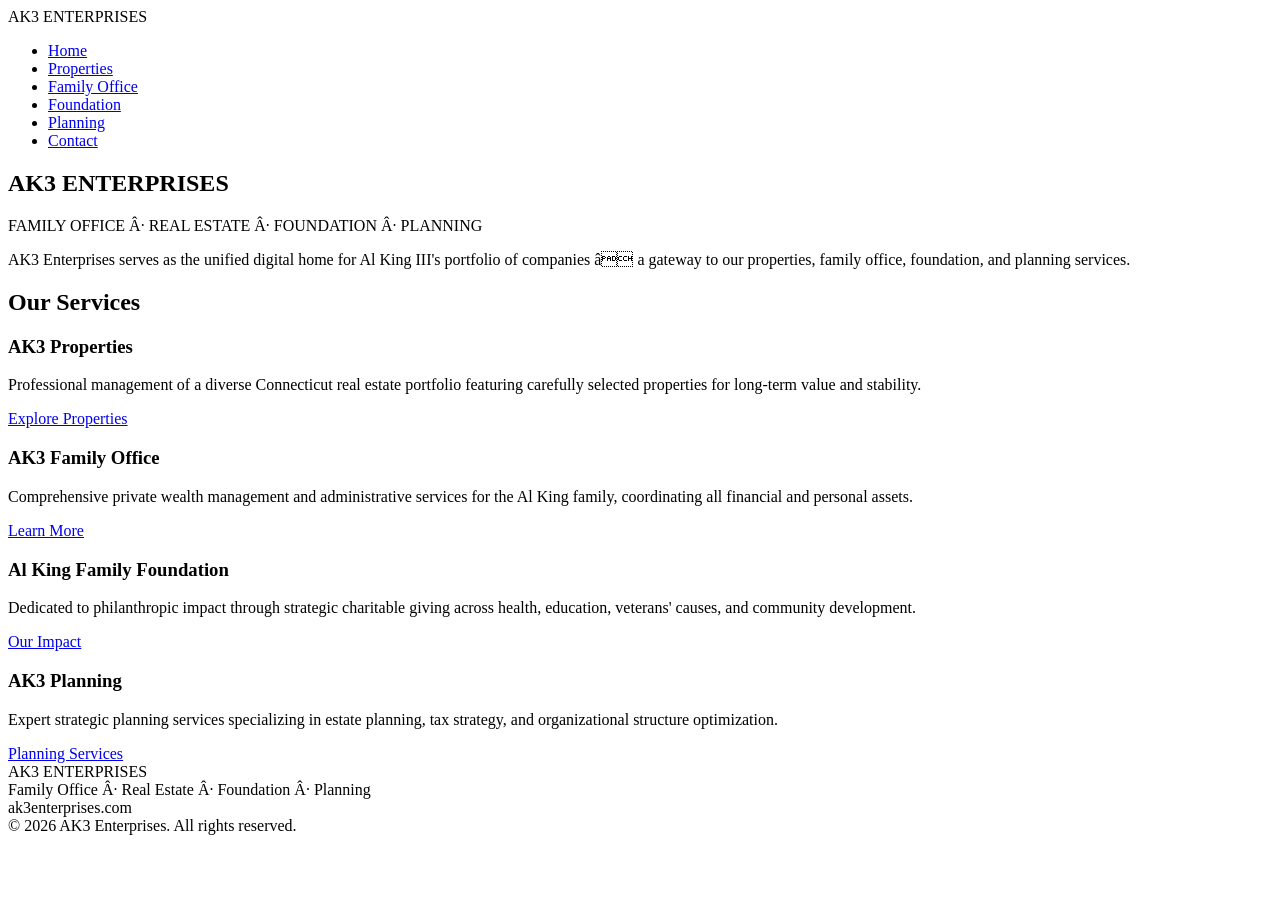
==== index.html @ 317e4d0b "Add initial HTML structure for the website" ====
<!DOCTYPE html>
<html lang="en">
<head>
  <meta charset="UTF-8">
  <meta name="viewport" content="width=device-width, initial-scale=1.0">
  <title>AK3 Enterprises - Family Office Â· Real Estate Â· Foundation Â· Planning</title>
  <link rel="preconnect" href="https://fonts.googleapis.com">
  <link rel="preconnect" href="https://fonts.gstatic.com" crossorigin>
  <link href="https://fonts.googleapis.com/css2?family=Inter:wght@400;500;600;700&family=Playfair+Display:wght@700&display=swap" rel="stylesheet">
  <link rel="stylesheet" href="css/style.css">
</head>
<body>
  <!-- Navigation -->
  <nav>
    <div class="nav-container">
      <div class="nav-logo">AK3 ENTERPRISES</div>
      <div class="hamburger" id="hamburger">
        <span></span>
        <span></span>
        <span></span>
      </div>
      <ul class="nav-links" id="navLinks">
        <li><a href="index.html" class="active">Home</a></li>
        <li><a href="properties.html">Properties</a></li>
        <li><a href="family-office.html">Family Office</a></li>
        <li><a href="foundation.html">Foundation</a></li>
        <li><a href="planning.html">Planning</a></li>
        <li><a href="contact.html">Contact</a></li>
      </ul>
    </div>
  </nav>

  <!-- Hero Section -->
  <section class="hero">
    <div class="hero-content">
      <h1>AK3 ENTERPRISES</h1>
      <div class="hero-tagline">FAMILY OFFICE Â· REAL ESTATE Â· FOUNDATION Â· PLANNING</div>
      <p>AK3 Enterprises serves as the unified digital home for Al King III's portfolio of companies â a gateway to our properties, family office, foundation, and planning services.</p>
    </div>
  </section>

  <!-- Main Content -->
  <main>
    <section>
      <h2>Our Services</h2>
      <div class="cards-grid">
        <div class="card">
          <h3>AK3 Properties</h3>
          <p>Professional management of a diverse Connecticut real estate portfolio featuring carefully selected properties for long-term value and stability.</p>
          <a href="properties.html" class="btn">Explore Properties</a>
        </div>
        <div class="card">
          <h3>AK3 Family Office</h3>
          <p>Comprehensive private wealth management and administrative services for the Al King family, coordinating all financial and personal assets.</p>
          <a href="family-office.html" class="btn">Learn More</a>
        </div>
        <div class="card">
          <h3>Al King Family Foundation</h3>
          <p>Dedicated to philanthropic impact through strategic charitable giving across health, education, veterans' causes, and community development.</p>
          <a href="foundation.html" class="btn">Our Impact</a>
        </div>
        <div class="card">
          <h3>AK3 Planning</h3>
          <p>Expert strategic planning services specializing in estate planning, tax strategy, and organizational structure optimization.</p>
          <a href="planning.html" class="btn">Planning Services</a>
        </div>
      </div>
    </section>
  </main>

  <!-- Footer -->
  <footer>
    <div class="footer-content">
      <div class="footer-logo">AK3 ENTERPRISES</div>
      <div class="footer-tagline">Family Office Â· Real Estate Â· Foundation Â· Planning</div>
      <div class="footer-website">ak3enterprises.com</div>
      <div class="footer-copyright">&copy; 2026 AK3 Enterprises. All rights reserved.</div>
    </div>
  </footer>

  <script>
    const hamburger = document.getElementById('hamburger');
    const navLinks = document.getElementById('navLinks');

    hamburger.addEventListener('click', () => {
      hamburger.classList.toggle('active');
      navLinks.classList.toggle('active');
    });

    // Close menu when link is clicked
    navLinks.querySelectorAll('a').forEach(link => {
      link.addEventListener('click', () => {
        hamburger.classList.remove('active');
        navLinks.classList.remove('active');
      });
    });

    // Set active link based on current page
    document.querySelectorAll('.nav-links a').forEach(link => {
      if (link.getAttribute('href') === window.location.pathname.split('/').pop() ||
          (window.location.pathname.endsWith('/') && link.getAttribute('href') === 'index.html')) {
        link.classList.add('active');
      } else {
        link.classList.remove('active');
      }
    });
  </script>
</body>
</html>
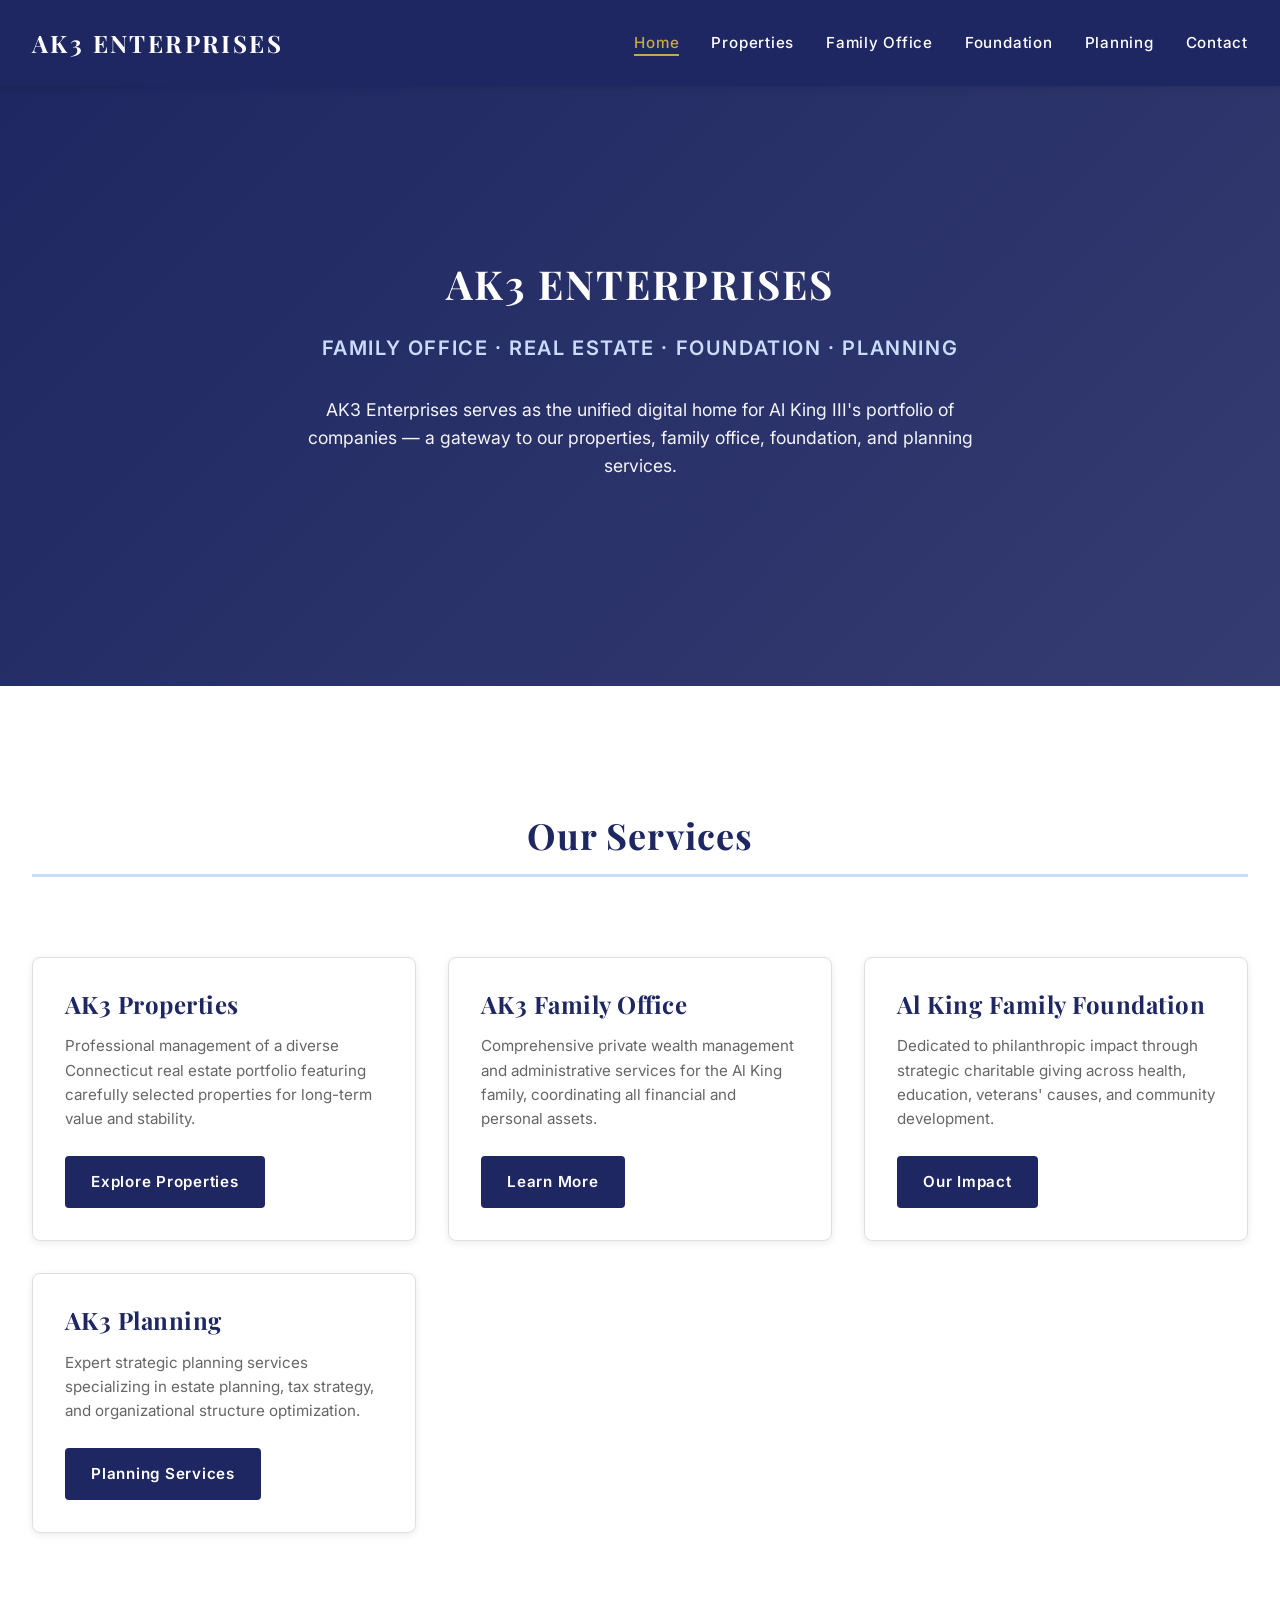
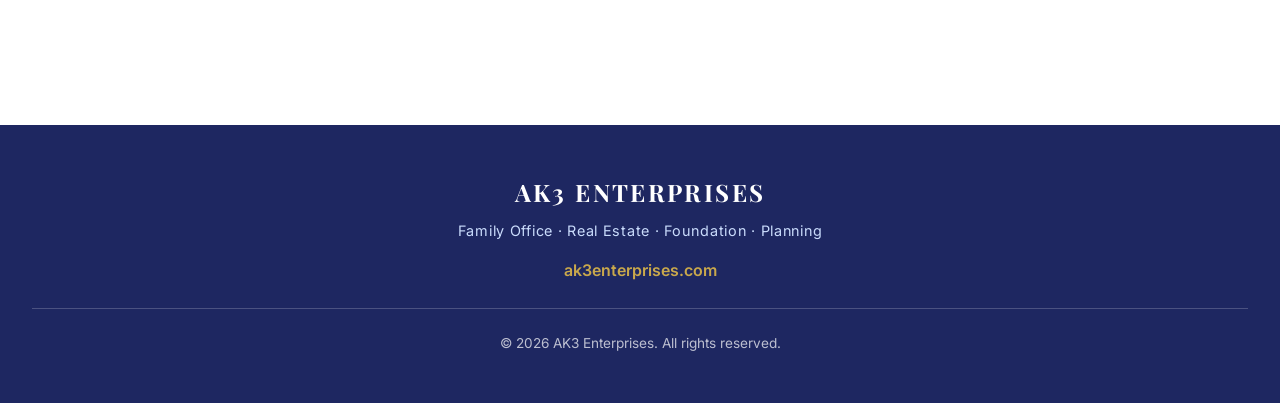
==== commit 246ffc3b: "Fix HTML entities in title and footer tagline" ====
--- a/index.html
+++ b/index.html
@@ -3,7 +3,7 @@
 <head>
   <meta charset="UTF-8">
   <meta name="viewport" content="width=device-width, initial-scale=1.0">
-  <title>AK3 Enterprises - Family Office Â· Real Estate Â· Foundation Â· Planning</title>
+  <title>AK3 Enterprises - Family Office &middot; Real Estate &middot; Foundation &middot; Planning</title>
   <link rel="preconnect" href="https://fonts.googleapis.com">
   <link rel="preconnect" href="https://fonts.gstatic.com" crossorigin>
   <link href="https://fonts.googleapis.com/css2?family=Inter:wght@400;500;600;700&family=Playfair+Display:wght@700&display=swap" rel="stylesheet">
@@ -34,8 +34,8 @@
   <section class="hero">
     <div class="hero-content">
       <h1>AK3 ENTERPRISES</h1>
-      <div class="hero-tagline">FAMILY OFFICE Â· REAL ESTATE Â· FOUNDATION Â· PLANNING</div>
-      <p>AK3 Enterprises serves as the unified digital home for Al King III's portfolio of companies â a gateway to our properties, family office, foundation, and planning services.</p>
+      <div class="hero-tagline">FAMILY OFFICE &middot; REAL ESTATE &middot; FOUNDATION &middot; PLANNING</div>
+      <p>AK3 Enterprises serves as the unified digital home for Al King III's portfolio of companies &mdash; a gateway to our properties, family office, foundation, and planning services.</p>
     </div>
   </section>
 
@@ -72,7 +72,7 @@
   <footer>
     <div class="footer-content">
       <div class="footer-logo">AK3 ENTERPRISES</div>
-      <div class="footer-tagline">Family Office Â· Real Estate Â· Foundation Â· Planning</div>
+      <div class="footer-tagline">Family Office &middot; Real Estate &middot; Foundation &middot; Planning</div>
       <div class="footer-website">ak3enterprises.com</div>
       <div class="footer-copyright">&copy; 2026 AK3 Enterprises. All rights reserved.</div>
     </div>
--- a/css/style.css
+++ b/css/style.css
@@ -0,0 +1,795 @@
+/* AK3 Enterprises Website - Master Stylesheet */
+
+* {
+  margin: 0;
+  padding: 0;
+  box-sizing: border-box;
+}
+
+:root {
+  --navy: #1E2761;
+  --ice-blue: #CADCFC;
+  --white: #FFFFFF;
+  --gold: #C9A84C;
+  --light-gray: #F5F5F5;
+  --dark-gray: #333333;
+  --text-primary: #1E2761;
+  --text-secondary: #666666;
+  --border-color: #E0E0E0;
+}
+
+body {
+  font-family: 'Inter', -apple-system, BlinkMacSystemFont, 'Segoe UI', sans-serif;
+  line-height: 1.6;
+  color: var(--text-primary);
+  background-color: var(--white);
+}
+
+h1, h2, h3, h4, h5, h6 {
+  font-family: 'Playfair Display', serif;
+  color: var(--navy);
+  font-weight: 700;
+  line-height: 1.2;
+  margin-bottom: 1rem;
+}
+
+h1 {
+  font-size: 3rem;
+  letter-spacing: 0.05em;
+}
+
+h2 {
+  font-size: 2.25rem;
+  letter-spacing: 0.03em;
+}
+
+h3 {
+  font-size: 1.5rem;
+  letter-spacing: 0.02em;
+}
+
+h4 {
+  font-size: 1.25rem;
+}
+
+p {
+  margin-bottom: 1rem;
+  color: var(--text-secondary);
+  font-size: 1rem;
+}
+
+a {
+  color: var(--navy);
+  text-decoration: none;
+  transition: all 0.3s ease;
+}
+
+a:hover {
+  color: var(--gold);
+}
+
+/* Navigation */
+nav {
+  background-color: var(--navy);
+  padding: 1.5rem 2rem;
+  position: sticky;
+  top: 0;
+  z-index: 1000;
+  box-shadow: 0 2px 8px rgba(0, 0, 0, 0.1);
+}
+
+.nav-container {
+  max-width: 1400px;
+  margin: 0 auto;
+  display: flex;
+  justify-content: space-between;
+  align-items: center;
+}
+
+.nav-logo {
+  font-family: 'Playfair Display', serif;
+  font-size: 1.5rem;
+  font-weight: 700;
+  color: var(--white);
+  letter-spacing: 0.1em;
+}
+
+.nav-links {
+  display: flex;
+  gap: 2rem;
+  list-style: none;
+}
+
+.nav-links a {
+  color: var(--white);
+  font-size: 0.95rem;
+  letter-spacing: 0.05em;
+  font-weight: 500;
+}
+
+.nav-links a:hover {
+  color: var(--ice-blue);
+}
+
+.nav-links a.active {
+  color: var(--gold);
+  border-bottom: 2px solid var(--gold);
+  padding-bottom: 2px;
+}
+
+.hamburger {
+  display: none;
+  flex-direction: column;
+  cursor: pointer;
+  gap: 6px;
+}
+
+.hamburger span {
+  width: 24px;
+  height: 3px;
+  background-color: var(--white);
+  border-radius: 2px;
+  transition: all 0.3s ease;
+}
+
+.hamburger.active span:nth-child(1) {
+  transform: rotate(45deg) translate(8px, 8px);
+}
+
+.hamburger.active span:nth-child(2) {
+  opacity: 0;
+}
+
+.hamburger.active span:nth-child(3) {
+  transform: rotate(-45deg) translate(7px, -7px);
+}
+
+/* Hero Section */
+.hero {
+  background: linear-gradient(135deg, var(--navy) 0%, rgba(30, 39, 97, 0.9) 100%);
+  color: var(--white);
+  padding: 100px 2rem;
+  text-align: center;
+  min-height: 600px;
+  display: flex;
+  align-items: center;
+  justify-content: center;
+}
+
+.hero-content {
+  max-width: 900px;
+  margin: 0 auto;
+}
+
+.hero h1 {
+  color: var(--white);
+  margin-bottom: 1.5rem;
+  font-size: 2.5rem;
+}
+
+.hero-tagline {
+  color: var(--ice-blue);
+  font-size: 1.25rem;
+  letter-spacing: 0.08em;
+  margin-bottom: 2rem;
+  font-weight: 600;
+}
+
+.hero p {
+  color: rgba(255, 255, 255, 0.95);
+  font-size: 1.1rem;
+  margin-bottom: 2rem;
+  max-width: 700px;
+  margin-left: auto;
+  margin-right: auto;
+}
+
+/* Main Content */
+main {
+  max-width: 1400px;
+  margin: 0 auto;
+  padding: 4rem 2rem;
+}
+
+section {
+  margin-bottom: 4rem;
+}
+
+section h2 {
+  margin-bottom: 3rem;
+  text-align: center;
+  padding-bottom: 1rem;
+  border-bottom: 3px solid var(--ice-blue);
+  display: inline-block;
+  width: 100%;
+}
+
+/* Cards Grid */
+.cards-grid {
+  display: grid;
+  grid-template-columns: repeat(auto-fit, minmax(300px, 1fr));
+  gap: 2rem;
+  margin-top: 2rem;
+}
+
+.card {
+  background: var(--white);
+  border: 1px solid var(--border-color);
+  border-radius: 8px;
+  padding: 2rem;
+  transition: all 0.3s ease;
+  box-shadow: 0 2px 8px rgba(0, 0, 0, 0.08);
+}
+
+.card:hover {
+  transform: translateY(-8px);
+  box-shadow: 0 12px 24px rgba(0, 0, 0, 0.15);
+  border-color: var(--gold);
+}
+
+.card h3 {
+  color: var(--navy);
+  margin-bottom: 1rem;
+}
+
+.card p {
+  font-size: 0.95rem;
+  margin-bottom: 1.5rem;
+}
+
+/* Property Cards */
+.property-card {
+  background: var(--white);
+  border: 1px solid var(--border-color);
+  border-radius: 8px;
+  overflow: hidden;
+  transition: all 0.3s ease;
+  box-shadow: 0 2px 8px rgba(0, 0, 0, 0.08);
+  display: flex;
+  flex-direction: column;
+}
+
+.property-card:hover {
+  transform: translateY(-8px);
+  box-shadow: 0 12px 24px rgba(0, 0, 0, 0.15);
+  border-color: var(--gold);
+}
+
+.property-image {
+  width: 100%;
+  height: 250px;
+  background: linear-gradient(135deg, var(--ice-blue) 0%, var(--navy) 100%);
+  object-fit: cover;
+}
+
+.property-content {
+  padding: 1.5rem;
+  flex: 1;
+  display: flex;
+  flex-direction: column;
+}
+
+.property-address {
+  font-size: 1.1rem;
+  font-weight: 600;
+  color: var(--navy);
+  margin-bottom: 0.5rem;
+}
+
+.property-status {
+  display: inline-block;
+  padding: 0.4rem 0.8rem;
+  border-radius: 4px;
+  font-size: 0.85rem;
+  font-weight: 600;
+  letter-spacing: 0.05em;
+  margin-bottom: 1rem;
+  width: fit-content;
+}
+
+.status-tenant {
+  background-color: #E8F5E9;
+  color: #2E7D32;
+}
+
+.status-available {
+  background-color: #FFF9E6;
+  color: #C9A84C;
+}
+
+.property-stats {
+  display: flex;
+  gap: 1.5rem;
+  font-size: 0.9rem;
+  margin-bottom: 1rem;
+  color: var(--text-secondary);
+}
+
+.stat {
+  display: flex;
+  flex-direction: column;
+}
+
+.stat-value {
+  font-weight: 600;
+  color: var(--navy);
+}
+
+.property-details {
+  border-top: 1px solid var(--border-color);
+  padding-top: 1rem;
+  margin-top: auto;
+  font-size: 0.9rem;
+  color: var(--text-secondary);
+}
+
+.property-llc {
+  margin-bottom: 0.5rem;
+}
+
+.property-llc strong {
+  color: var(--navy);
+}
+
+/* Buttons */
+button, .btn {
+  background-color: var(--navy);
+  color: var(--white);
+  padding: 0.75rem 1.5rem;
+  border: 2px solid var(--navy);
+  border-radius: 4px;
+  cursor: pointer;
+  font-size: 0.95rem;
+  font-weight: 600;
+  letter-spacing: 0.05em;
+  transition: all 0.3s ease;
+  text-decoration: none;
+  display: inline-block;
+  text-align: center;
+}
+
+button:hover, .btn:hover {
+  background-color: var(--white);
+  color: var(--navy);
+  border-color: var(--navy);
+}
+
+.btn-secondary {
+  background-color: var(--white);
+  color: var(--navy);
+  border: 2px solid var(--navy);
+}
+
+.btn-secondary:hover {
+  background-color: var(--navy);
+  color: var(--white);
+}
+
+.btn-gold {
+  background-color: var(--gold);
+  color: var(--white);
+  border-color: var(--gold);
+}
+
+.btn-gold:hover {
+  background-color: var(--white);
+  color: var(--gold);
+  border-color: var(--gold);
+}
+
+/* Footer */
+footer {
+  background-color: var(--navy);
+  color: var(--white);
+  text-align: center;
+  padding: 3rem 2rem;
+  margin-top: 4rem;
+}
+
+.footer-content {
+  max-width: 1400px;
+  margin: 0 auto;
+}
+
+.footer-logo {
+  font-family: 'Playfair Display', serif;
+  font-size: 1.5rem;
+  font-weight: 700;
+  letter-spacing: 0.1em;
+  margin-bottom: 0.5rem;
+}
+
+.footer-tagline {
+  color: var(--ice-blue);
+  font-size: 0.9rem;
+  letter-spacing: 0.05em;
+  margin-bottom: 1rem;
+}
+
+.footer-website {
+  color: var(--gold);
+  font-weight: 600;
+  margin-bottom: 1.5rem;
+}
+
+.footer-copyright {
+  color: rgba(255, 255, 255, 0.7);
+  font-size: 0.85rem;
+  border-top: 1px solid rgba(255, 255, 255, 0.2);
+  padding-top: 1.5rem;
+  margin-top: 1.5rem;
+}
+
+/* Form Styles */
+.contact-form {
+  max-width: 600px;
+  margin: 2rem auto;
+  background: var(--light-gray);
+  padding: 2rem;
+  border-radius: 8px;
+}
+
+.form-group {
+  margin-bottom: 1.5rem;
+  display: flex;
+  flex-direction: column;
+}
+
+.form-group label {
+  font-weight: 600;
+  color: var(--navy);
+  margin-bottom: 0.5rem;
+  font-size: 0.95rem;
+}
+
+.form-group input,
+.form-group textarea {
+  padding: 0.75rem;
+  border: 1px solid var(--border-color);
+  border-radius: 4px;
+  font-family: 'Inter', sans-serif;
+  font-size: 0.95rem;
+  color: var(--text-primary);
+  transition: border-color 0.3s ease;
+}
+
+.form-group input:focus,
+.form-group textarea:focus {
+  outline: none;
+  border-color: var(--gold);
+  box-shadow: 0 0 0 3px rgba(201, 168, 76, 0.1);
+}
+
+.form-group textarea {
+  min-height: 120px;
+  resize: vertical;
+}
+
+/* About Section */
+.about-section {
+  background: var(--light-gray);
+  padding: 3rem 2rem;
+  border-radius: 8px;
+  margin-bottom: 3rem;
+}
+
+.about-section h3 {
+  color: var(--navy);
+  margin-bottom: 1rem;
+}
+
+.about-section p {
+  font-size: 1rem;
+  line-height: 1.8;
+}
+
+/* Service Grid */
+.services-grid {
+  display: grid;
+  grid-template-columns: repeat(auto-fit, minmax(320px, 1fr));
+  gap: 2rem;
+  margin-top: 2rem;
+}
+
+.service-card {
+  background: var(--white);
+  border: 2px solid var(--border-color);
+  padding: 2rem;
+  border-radius: 8px;
+  transition: all 0.3s ease;
+}
+
+.service-card:hover {
+  border-color: var(--gold);
+  box-shadow: 0 8px 16px rgba(201, 168, 76, 0.15);
+}
+
+.service-card h3 {
+  color: var(--navy);
+  margin-bottom: 1rem;
+  font-size: 1.25rem;
+}
+
+.service-card p {
+  font-size: 0.95rem;
+  color: var(--text-secondary);
+}
+
+/* Mission Statement */
+.mission {
+  text-align: center;
+  padding: 2rem;
+  background: linear-gradient(135deg, rgba(202, 220, 252, 0.1) 0%, rgba(30, 39, 97, 0.05) 100%);
+  border-radius: 8px;
+  margin-bottom: 3rem;
+}
+
+.mission h2 {
+  color: var(--navy);
+  margin-bottom: 1rem;
+  border: none;
+  padding-bottom: 0;
+}
+
+.mission p {
+  font-size: 1.1rem;
+  max-width: 800px;
+  margin: 0 auto;
+  color: var(--text-primary);
+}
+
+/* Highlight Section */
+.highlight-section {
+  background: linear-gradient(135deg, var(--navy) 0%, rgba(30, 39, 97, 0.8) 100%);
+  color: var(--white);
+  padding: 3rem 2rem;
+  border-radius: 8px;
+  margin-bottom: 3rem;
+}
+
+.highlight-section h3 {
+  color: var(--ice-blue);
+  margin-bottom: 1rem;
+  font-size: 1.5rem;
+}
+
+.highlight-section p {
+  color: rgba(255, 255, 255, 0.95);
+  font-size: 1rem;
+}
+
+/* Statistics */
+.stats-grid {
+  display: grid;
+  grid-template-columns: repeat(auto-fit, minmax(250px, 1fr));
+  gap: 2rem;
+  margin-bottom: 3rem;
+}
+
+.stat-box {
+  text-align: center;
+  padding: 2rem;
+  background: var(--light-gray);
+  border-radius: 8px;
+  border-left: 4px solid var(--gold);
+}
+
+.stat-number {
+  font-size: 2rem;
+  font-weight: 700;
+  color: var(--gold);
+  margin-bottom: 0.5rem;
+}
+
+.stat-label {
+  font-size: 1rem;
+  color: var(--text-primary);
+  font-weight: 600;
+}
+
+/* Contact Cards */
+.contact-cards {
+  display: grid;
+  grid-template-columns: repeat(auto-fit, minmax(300px, 1fr));
+  gap: 2rem;
+  margin-top: 2rem;
+}
+
+.contact-card {
+  background: var(--light-gray);
+  padding: 2rem;
+  border-radius: 8px;
+  border-left: 4px solid var(--gold);
+}
+
+.contact-card h3 {
+  color: var(--navy);
+  margin-bottom: 1rem;
+  font-size: 1.25rem;
+}
+
+.contact-card p {
+  font-size: 0.95rem;
+  margin-bottom: 1rem;
+}
+
+.contact-card a {
+  color: var(--gold);
+  font-weight: 600;
+  display: inline-block;
+  margin-top: 1rem;
+}
+
+.contact-card a:hover {
+  text-decoration: underline;
+}
+
+/* Category Section */
+.category-section {
+  margin-bottom: 3rem;
+}
+
+.category-section h3 {
+  color: var(--navy);
+  margin-bottom: 1.5rem;
+  font-size: 1.25rem;
+  border-left: 4px solid var(--gold);
+  padding-left: 1rem;
+}
+
+.category-list {
+  display: flex;
+  flex-direction: column;
+  gap: 0.8rem;
+  margin-left: 1rem;
+}
+
+.category-list li {
+  list-style: none;
+  color: var(--text-secondary);
+  padding-left: 1.5rem;
+  position: relative;
+}
+
+.category-list li::before {
+  content: "â¢";
+  color: var(--gold);
+  font-weight: 700;
+  font-size: 1.2rem;
+  position: absolute;
+  left: 0;
+}
+
+/* Responsive Design */
+@media (max-width: 768px) {
+  h1 {
+    font-size: 2rem;
+  }
+
+  h2 {
+    font-size: 1.5rem;
+  }
+
+  h3 {
+    font-size: 1.25rem;
+  }
+
+  .nav-links {
+    display: none;
+    position: absolute;
+    top: 70px;
+    left: 0;
+    right: 0;
+    background-color: var(--navy);
+    flex-direction: column;
+    gap: 0;
+    list-style: none;
+    padding: 1rem;
+  }
+
+  .nav-links.active {
+    display: flex;
+  }
+
+  .nav-links li {
+    border-bottom: 1px solid rgba(255, 255, 255, 0.1);
+  }
+
+  .nav-links a {
+    display: block;
+    padding: 1rem;
+  }
+
+  .hamburger {
+    display: flex;
+  }
+
+  nav {
+    display: flex;
+    justify-content: space-between;
+    align-items: center;
+    padding: 1rem;
+  }
+
+  .nav-container {
+    width: 100%;
+    flex-direction: column;
+    align-items: flex-start;
+  }
+
+  .hero {
+    padding: 50px 1.5rem;
+    min-height: auto;
+  }
+
+  .hero h1 {
+    font-size: 1.75rem;
+  }
+
+  .hero-tagline {
+    font-size: 1rem;
+  }
+
+  main {
+    padding: 2rem 1rem;
+  }
+
+  section h2 {
+    font-size: 1.5rem;
+  }
+
+  .cards-grid {
+    grid-template-columns: 1fr;
+  }
+
+  .property-stats {
+    flex-direction: column;
+    gap: 0.5rem;
+  }
+
+  .services-grid {
+    grid-template-columns: 1fr;
+  }
+
+  .contact-cards {
+    grid-template-columns: 1fr;
+  }
+
+  .stats-grid {
+    grid-template-columns: 1fr;
+  }
+
+  .contact-form {
+    padding: 1.5rem;
+  }
+}
+
+@media (max-width: 480px) {
+  body {
+    font-size: 14px;
+  }
+
+  h1 {
+    font-size: 1.5rem;
+  }
+
+  h2 {
+    font-size: 1.25rem;
+  }
+
+  main {
+    padding: 1.5rem 1rem;
+  }
+
+  .property-card {
+    margin-bottom: 1rem;
+  }
+
+  .service-card {
+    padding: 1.5rem;
+  }
+
+  button, .btn {
+    width: 100%;
+  }
+}
